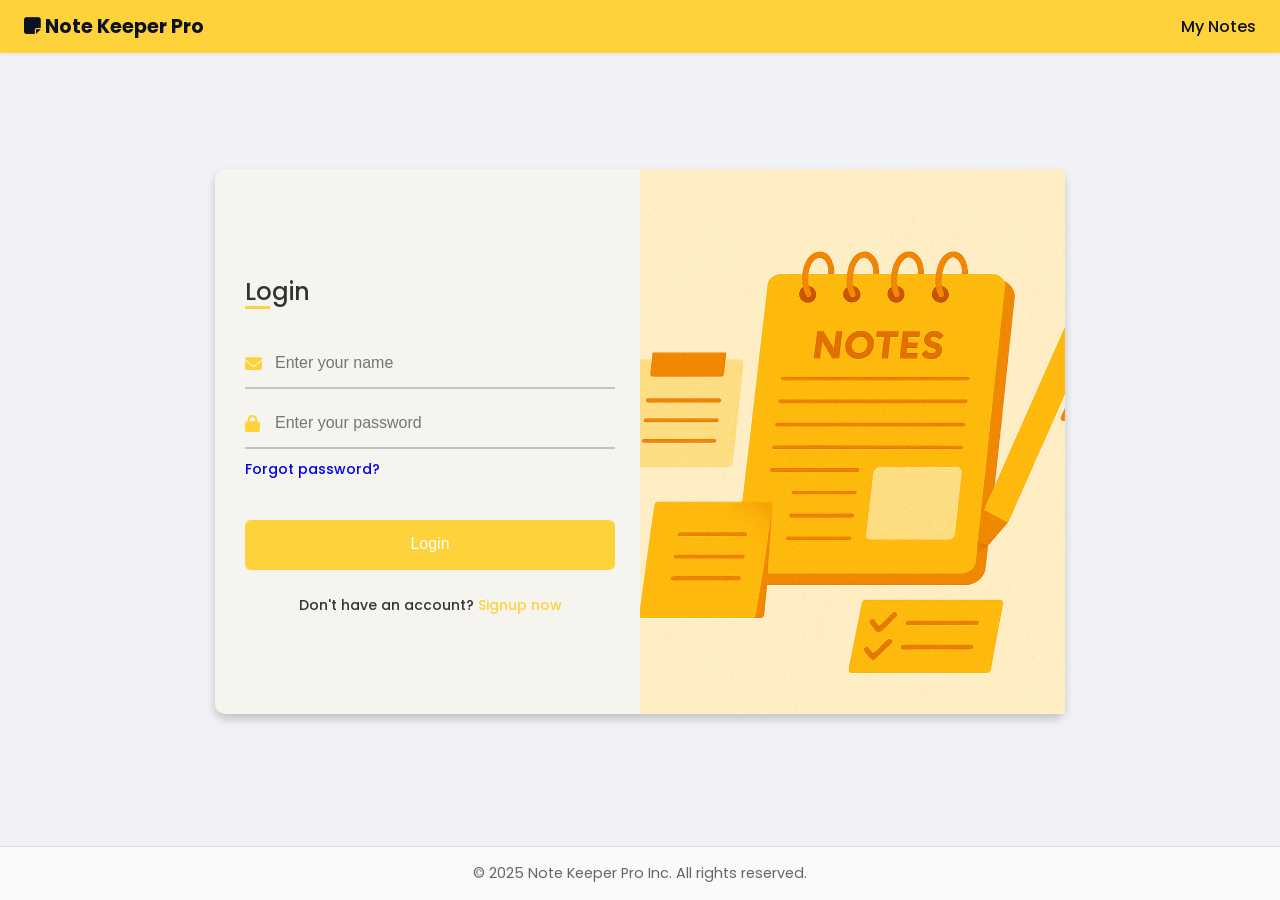
==== src/main/resources/static/auth.html @ 64f8ca30 "added static front-end files" ====
<!DOCTYPE html>
<html lang="en" dir="ltr">

<head>
    <meta charset="UTF-8">
    <title>Donation Platform - Login</title>
    <meta name="viewport" content="width=device-width, initial-scale=1.0">
    <title>login-Page</title>
    <link rel="stylesheet" href="css/styles.css">
    <link rel="stylesheet" href="css/auth.css">
    <link rel="stylesheet" href="css/components/navbar.css">
    <link rel="stylesheet" href="css/components/footer.css">
    <link rel="preconnect" href="https://fonts.googleapis.com">
    <link rel="preconnect" href="https://fonts.gstatic.com" crossorigin>
    <link href="https://fonts.googleapis.com/css2?family=Poppins:wght@400;600;700&display=swap" rel="stylesheet">
    <link rel="stylesheet" href="https://cdnjs.cloudflare.com/ajax/libs/font-awesome/6.5.0/css/all.min.css" />
</head>

<body>
    <div class="page-wrapper">
        <div data-include="components/navbar.html"></div>

        <div class="container">
            <br><br>
            <input type="checkbox" id="flip">
            <div class="cover">
                <div class="front">
                    <img src="Assets/img/front-img.png" alt="">
                </div>
            </div>
            <div class="forms">
                <div class="form-content">
                    <div class="login-form">
                        <div class="title">Login</div>
                        <form id="loginForm" method="POST">
                            <div class="input-boxes">
                                <div class="input-box">
                                    <i class="fas fa-envelope"></i>
                                    <input type="text" id="loginEmail" name="Email1" placeholder="Enter your name"
                                        required>
                                </div>
                                <div class="input-box">
                                    <i class="fas fa-lock"></i>
                                    <input type="password" id="loginPassword" name="Password1"
                                        placeholder="Enter your password" required>
                                </div>
                                <div class="text"><a href="#">Forgot password?</a></div>
                                <div id="loginError" class="error-message" style="display: none;"></div>
                                <div class="button input-box">
                                    <input type="submit" id="loginSubmit" value="Login">
                                </div>
                                <div class="text sign-up-text">Don't have an account? <label for="flip">Signup
                                        now</label></div>
                            </div>
                        </form>
                    </div>
                    <div class="signup-form">
                        <div class="title">Signup</div>
                        <div id="signupMessage" style="display: none;">NOW YOU HAVE TO LOGIN</div>
                        <form id="signupForm" method="post">
                            <div class="input-boxes">

                                <!-- Name -->
                                <div class="input-box">
                                    <i class="fas fa-user"></i>
                                    <input type="text" id="name" name="name" placeholder="Enter your name" minlength="3"
                                        maxlength="20" required>
                                </div>

                                <!-- Email -->
                                <div class="input-box">
                                    <i class="fas fa-envelope"></i>
                                    <input type="email" id="signupEmail" name="email" placeholder="Enter your email"
                                        required>
                                </div>

                                <!-- Password -->
                                <div class="input-box">
                                    <i class="fas fa-lock"></i>
                                    <input type="password" id="signupPassword" name="password"
                                        placeholder="Enter your password" minlength="8" required>
                                </div>

                                <!-- Submit Button -->
                                <div class="button input-box">
                                    <input type="submit" id="signupSubmit" value="Submit">
                                </div>

                                <div class="text sign-up-text">Already have an account? <label for="flip">Login
                                        now</label></div>

                            </div>
                        </form>
                    </div>

                </div>
            </div>
        </div>
        <div data-include="components/footer.html"></div>
    </div>

    <script src="js/component-loader.js"></script>
    <script type="module" src="js/pages/auth.js"></script>
</body>

</html>
---- src/main/resources/static/css/styles.css ----
html {
    font-size: 16px;
}

* {
    margin: 0;
    padding: 0;
    box-sizing: border-box;
}

body {
    font-family: "Poppins", 'Segoe UI', Tahoma, Geneva, Verdana, sans-serif;
    background-color: #f0f2f5;
    color: #333;
}

.container {
    width: 100%;
    max-width: 62rem; 
    margin: 1.875rem auto;
    padding: 1.25rem;
    background: #fff;
    border-radius: 0.625rem;
    box-shadow: 0 0 0.75rem rgba(0, 0, 0, 0.05);
    flex: 1;
}

.header {
    text-align: center;
    margin-bottom: 1.25rem;
}

.header h1 {
    font-size: clamp(1.25rem, 5vw, 1.75rem);
}

.toolbar {
    display: flex;
    flex-wrap: wrap;
    justify-content: center;
    gap: 0.625rem;
    margin-bottom: 1rem;
    border: 1px solid #ddd;
    padding: 0.625rem;
    border-radius: 0.5rem;
    background-color: #fafafa;
}

.toolbar button {
    padding: 0.5rem 0.75rem;
    font-size: 0.9rem;
    border: none;
    border-radius: 5px;
    cursor: pointer;
    background-color: #fed23b;
    color: #0c1224;
    transition: background-color 0.2s ease;
}

.toolbar button:hover {
    background-color: #f0c926;
}

.toolbar button i {
    font-size: 1rem;
}

.toolbar button.active {
    background-color: #0c1224;
    color: #fed23b;
}

.toolbar select {
    padding: 0.5rem 0.75rem;
    font-size: 0.9rem;
    border: 1px solid #ccc;
    background-color: #fff;
    border-radius: 5px;
    color: #333;
    transition: border-color 0.3s, box-shadow 0.3s;
    cursor: pointer;
}

.toolbar select:focus {
    border-color: #fed23b;
    box-shadow: 0 0 0 2px rgba(254, 210, 59, 0.3);
}

.editor {
    width: 100%;
    min-height: 25rem;
    border: 1px solid #ccc;
    border-radius: 0.375rem;
    padding: 1.25rem;
    background-color: #fff;
    overflow-y: auto;
    word-wrap: break-word;
}

.editor h1,
.editor h2,
.editor h3,
.editor p,
.editor ul,
.editor ol,
.editor li {
    font-family: inherit;
    color: inherit;
    line-height: 1.5;
    word-break: break-word;
}

.editor h1 {
    font-size: clamp(1.25rem, 4vw, 1.75rem);
    font-weight: bold;
}

.editor h2 {
    font-size: clamp(1.125rem, 3.5vw, 1.375rem);
    font-weight: bold;
}

.editor h3 {
    font-size: clamp(1rem, 3vw, 1.125rem);
    font-weight: 600;
}

.editor p {
    font-size: clamp(0.875rem, 2.5vw, 1rem);
    line-height: 1.6;
    color: #333;
}

.editor ul {
    margin-left: 1.25rem;
    margin-bottom: 0.625rem;
}

.editor table {
    width: 100%;
    border-collapse: collapse;
    table-layout: fixed;
    margin-bottom: 0.625rem;
}

.editor td {
    padding: 0.5rem;
    border: 1px solid #888;
}

.editor .highlight {
    background-color: #fff59d;
}

.table-controls {
    margin-bottom: 0.625rem;
    display: flex;
    gap: 0.5rem;
}

.table-controls button {
    padding: 0.3125rem 0.625rem;
    font-size: 0.75rem;
    border: 1px solid #ccc;
    background-color: #eee;
    border-radius: 0.3125rem;
    cursor: pointer;
}

.table-controls button:hover {
    background-color: #ddd;
}

@media (max-width: 768px) {
    .toolbar {
        flex-wrap: wrap;
        justify-content: space-between;
    }

    .toolbar button,
    .toolbar select {
        flex: 1 1 48%;
        max-width: 48%;
    }
}

@media (max-width: 600px) {
    .container {
        padding: 1rem;
    }

    .toolbar select,
    .toolbar button {
        width: 100%;
    }

    .editor {
        padding: 1rem;
        min-height: 40vh;
    }
}

@media (max-width: 400px) {
    .header h1 {
        font-size: clamp(1rem, 6vw, 1.25rem);
    }

    .toolbar select,
    .toolbar button {
        font-size: 0.8125rem;
        padding: 0.375rem 0.5rem;
    }

    .editor {
        padding: 0.75rem;
    }

    .table-controls {
        gap: 0.375rem;
    }

    .table-controls button {
        width: 100%;
    }
}
---- src/main/resources/static/css/auth.css ----
.body {
    min-height: 100vh;
    display: flex;
    flex-direction: column;
    align-items: center;
    justify-content: center;
    padding: 30px;
}

.abs {
    position: absolute;
    top: 0;
    width: 100%;
}

.container {
    margin: 100px auto;
    position: relative;
    max-width: 850px;
    width: 100%;
    background: #f5f4ee;
    padding: 40px 30px;
    box-shadow: 0 5px 10px rgba(0, 0, 0, 0.2);
    perspective: 2700px;
    flex: 1;
}

.container .cover {
    position: absolute;
    top: 0;
    left: 50%;
    height: 100%;
    width: 50%;
    z-index: 98;
    transition: all 1s ease;
    transform-origin: left;
    transform-style: preserve-3d;
}

.container #flip:checked~.cover {
    transform: rotateY(-180deg);
}

.container .cover .front,
.container .cover .back {
    position: absolute;
    top: 0;
    left: 0;
    height: 100%;
    width: 100%;
}

.cover .back {
    transform: rotateY(180deg);
    backface-visibility: hidden;
}

.container .cover::before,
.container .cover::after {
    content: '';
    position: absolute;
    height: 100%;
    width: 100%;
    opacity: 0.5;
    z-index: 12;
}

.container .cover::after {
    opacity: 0.3;
    transform: rotateY(180deg);
    backface-visibility: hidden;
}

.container .cover img {
    position: absolute;
    height: 100%;
    width: 100%;
    object-fit: cover;
    z-index: 10;
}

.container .forms {
    height: 100%;
    width: 100%;
}

.container .form-content {
    display: flex;
    align-items: center;
    justify-content: space-between;
}

.form-content .login-form,
.form-content .signup-form {
    width: calc(100% / 2 - 25px);
}

.forms .form-content .title {
    position: relative;
    font-size: 24px;
    font-weight: 500;
    color: #333;
}

.forms .form-content .title:before {
    content: '';
    position: absolute;
    left: 0;
    bottom: 0;
    height: 3px;
    width: 25px;
    background: #fed23b;
}

.forms .signup-form .title:before {
    width: 20px;
}

.forms .form-content .input-boxes {
    margin-top: 30px;
}

.forms .form-content .input-box {
    display: flex;
    align-items: center;
    height: 50px;
    width: 100%;
    margin: 10px 0;
    position: relative;
}

.form-content .input-box select {
    height: 100%;
    width: 100%;
    outline: none;
    border: none;
    padding: 0 30px;
    font-size: 16px;
    font-weight: 500;
    border-bottom: 2px solid rgba(0, 0, 0, 0.2);
    transition: all 0.3s ease;
    background-color: #f5f4ee;
}

.form-content .input-box select:focus,
.form-content .input-box select:valid {
    border-color: #fed23b;
}


.form-content .input-box input {
    height: 100%;
    width: 100%;
    outline: none;
    border: none;
    padding: 0 30px;
    font-size: 16px;
    font-weight: 500;
    border-bottom: 2px solid rgba(0, 0, 0, 0.2);
    transition: all 0.3s ease;
    background-color: #f5f4ee;
}

.form-content .input-box input:focus,
.form-content .input-box input:valid {
    border-color: #fed23b;
}

.form-content .input-box i {
    position: absolute;
    color: #fed23b;
    font-size: 17px;
}

.forms .form-content .text {
    font-size: 14px;
    font-weight: 500;
    color: #333;
}

.forms .form-content .text a {
    text-decoration: none;
}

.forms .form-content .text a:hover {
    text-decoration: underline;
}

.forms .form-content .button {
    color: #fff;
    margin-top: 40px;
}

.forms .form-content .button input {
    color: #fff;
    background: #fed23b;
    border-radius: 6px;
    padding: 0;
    cursor: pointer;
    transition: all 0.4s ease;
}

.forms .form-content .button input:hover {
    background: #f0c926;
}

.forms .form-content label {
    color: #fed23b;
    cursor: pointer;
}

.forms .form-content label:hover {
    text-decoration: underline;
}

.forms .form-content .login-text,
.forms .form-content .sign-up-text {
    text-align: center;
    margin-top: 25px;
    margin-bottom: 30px;
}

.container #flip {
    display: none;
}

.alert {
    padding: 15px;
    border-radius: 10px;
    cursor: pointer;
    transition: all 0.4s ease;
    background-color: red;
    color: white;
    font-weight: bold;
    position: relative;
    margin-bottom: 20px;
    box-shadow: 0 4px 8px rgba(0, 0, 0, 0.1);
}

.closebtn {
    position: absolute;
    right: 10px;
    top: 10px;
    color: white;
    font-size: 20px;
    font-weight: bold;
    cursor: pointer;
}

.closebtn:hover {
    color: #7f8c8d;
}

.orders-container {
    display: flex;
    overflow-x: auto;
    padding: 10px;
}

.order {
    flex: 0 0 auto;
    padding: 10px;
    border: 1px solid #ddd;
    width: 300px;
    margin-right: 10px;
}

.error-message {
    color: red;
    margin-top: 10px;
    padding: 5px;
    background-color: #ffe6e6;
    border: 1px solid #ff9999;
    border-radius: 5px;
    display: none;
}

.page-wrapper {
    display: flex;
    flex-direction: column;
    min-height: 100vh;
}

@media (max-width: 730px) {
    .container .cover {
        display: none;
    }

    .form-content .login-form,
    .form-content .signup-form {
        width: 100%;
    }

    .form-content .signup-form {
        display: none;
    }

    .container #flip:checked~.forms .signup-form {
        display: block;
    }

    .container #flip:checked~.forms .login-form {
        display: none;
    }
}
---- src/main/resources/static/css/components/navbar.css ----
.navbar {
    width: 100%;
    background-color: #fed23b;
    padding: 0.75rem 1.5rem;
    display: flex;
    justify-content: space-between;
    align-items: center;
    color: #0c1224;
    font-weight: bold;
    box-shadow: 0 2px 4px rgba(0, 0, 0, 0.05);
    margin-bottom: 1rem;
}

.nav-left .logo {
    font-size: 1.2rem;
}

.nav-right a {
    margin-left: 1.25rem;
    color: #0c1224;
    text-decoration: none;
    font-weight: 500;
}

.nav-right a:hover {
    text-decoration: none;
}
---- src/main/resources/static/css/components/footer.css ----
.footer {
    background-color: #fafafa;
    border-top: 1px solid #ddd;
    padding: 1rem;
    text-align: center;
    font-size: 0.9rem;
    color: #666;
    margin-top: 2rem;
}
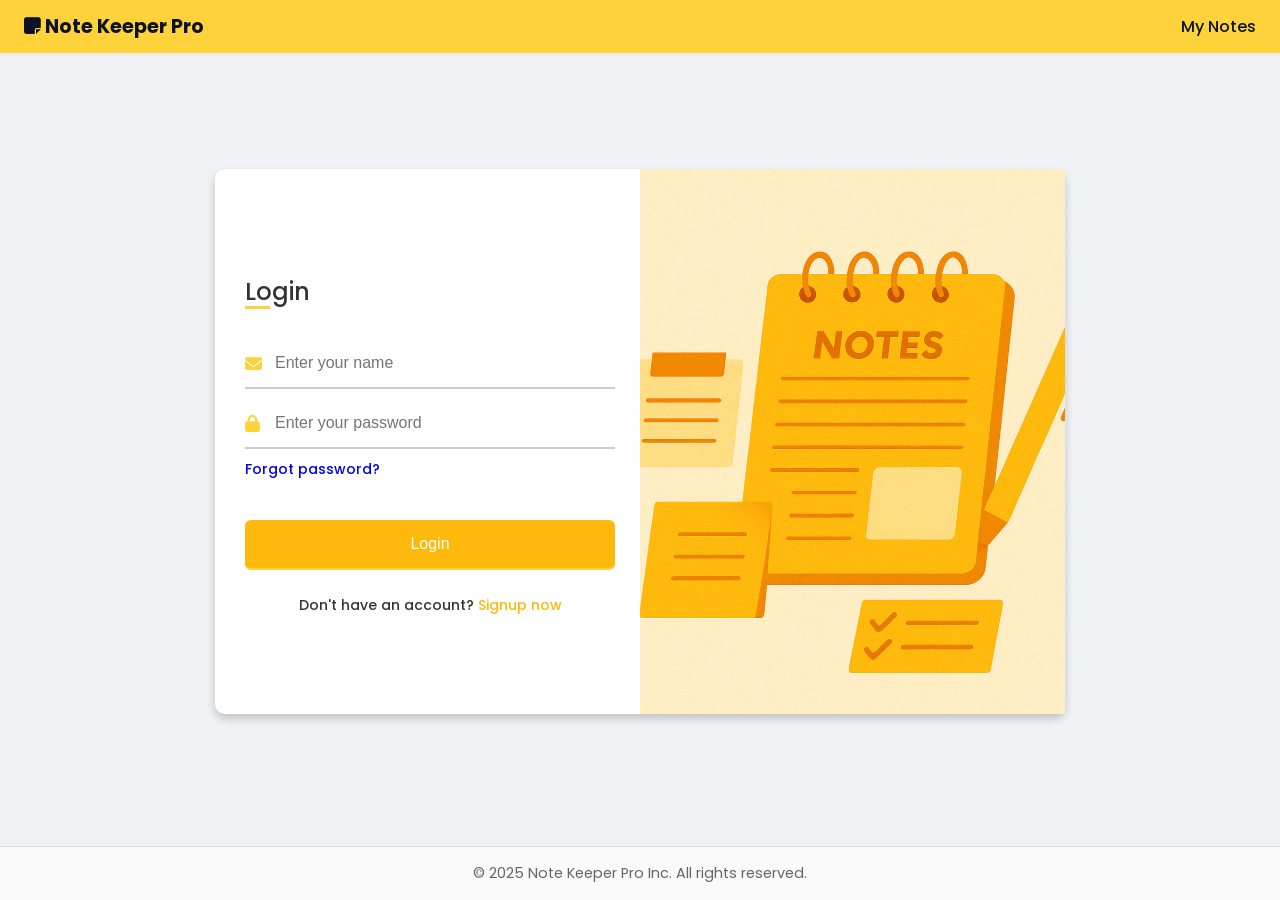
==== commit e5610edc: "added login and registration functionalities" ====
--- a/src/main/resources/static/auth.html
+++ b/src/main/resources/static/auth.html
@@ -3,7 +3,7 @@
 
 <head>
     <meta charset="UTF-8">
-    <title>Donation Platform - Login</title>
+    <title>Note Keeper - Login</title>
     <meta name="viewport" content="width=device-width, initial-scale=1.0">
     <title>login-Page</title>
     <link rel="stylesheet" href="css/styles.css">
@@ -32,7 +32,7 @@
                 <div class="form-content">
                     <div class="login-form">
                         <div class="title">Login</div>
-                        <form id="loginForm" method="POST">
+                        <form id="loginForm">
                             <div class="input-boxes">
                                 <div class="input-box">
                                     <i class="fas fa-envelope"></i>
@@ -45,7 +45,7 @@
                                         placeholder="Enter your password" required>
                                 </div>
                                 <div class="text"><a href="#">Forgot password?</a></div>
-                                <div id="loginError" class="error-message" style="display: none;"></div>
+                                <div id="loginError" class="error-message" style="display: none;">Failed to login</div>
                                 <div class="button input-box">
                                     <input type="submit" id="loginSubmit" value="Login">
                                 </div>
@@ -56,8 +56,8 @@
                     </div>
                     <div class="signup-form">
                         <div class="title">Signup</div>
-                        <div id="signupMessage" style="display: none;">NOW YOU HAVE TO LOGIN</div>
-                        <form id="signupForm" method="post">
+                        <div id="signupMessage" style="display: none; color: #fed23b;">REGISTERED SUCCESSFULLY</div>
+                        <form id="signupForm">
                             <div class="input-boxes">
 
                                 <!-- Name -->
--- a/src/main/resources/static/css/auth.css
+++ b/src/main/resources/static/css/auth.css
@@ -18,7 +18,7 @@
     position: relative;
     max-width: 850px;
     width: 100%;
-    background: #f5f4ee;
+    /* background: #f5f4ee; */
     padding: 40px 30px;
     box-shadow: 0 5px 10px rgba(0, 0, 0, 0.2);
     perspective: 2700px;
@@ -158,7 +158,7 @@
     font-weight: 500;
     border-bottom: 2px solid rgba(0, 0, 0, 0.2);
     transition: all 0.3s ease;
-    background-color: #f5f4ee;
+    /* background-color: #f5f4ee; */
 }
 
 .form-content .input-box input:focus,
@@ -193,7 +193,7 @@
 
 .forms .form-content .button input {
     color: #fff;
-    background: #fed23b;
+    background: #ffb80c;
     border-radius: 6px;
     padding: 0;
     cursor: pointer;
@@ -201,11 +201,11 @@
 }
 
 .forms .form-content .button input:hover {
-    background: #f0c926;
+    background: #eeaa0a;
 }
 
 .forms .form-content label {
-    color: #fed23b;
+    color: #ffb80c;
     cursor: pointer;
 }
 
